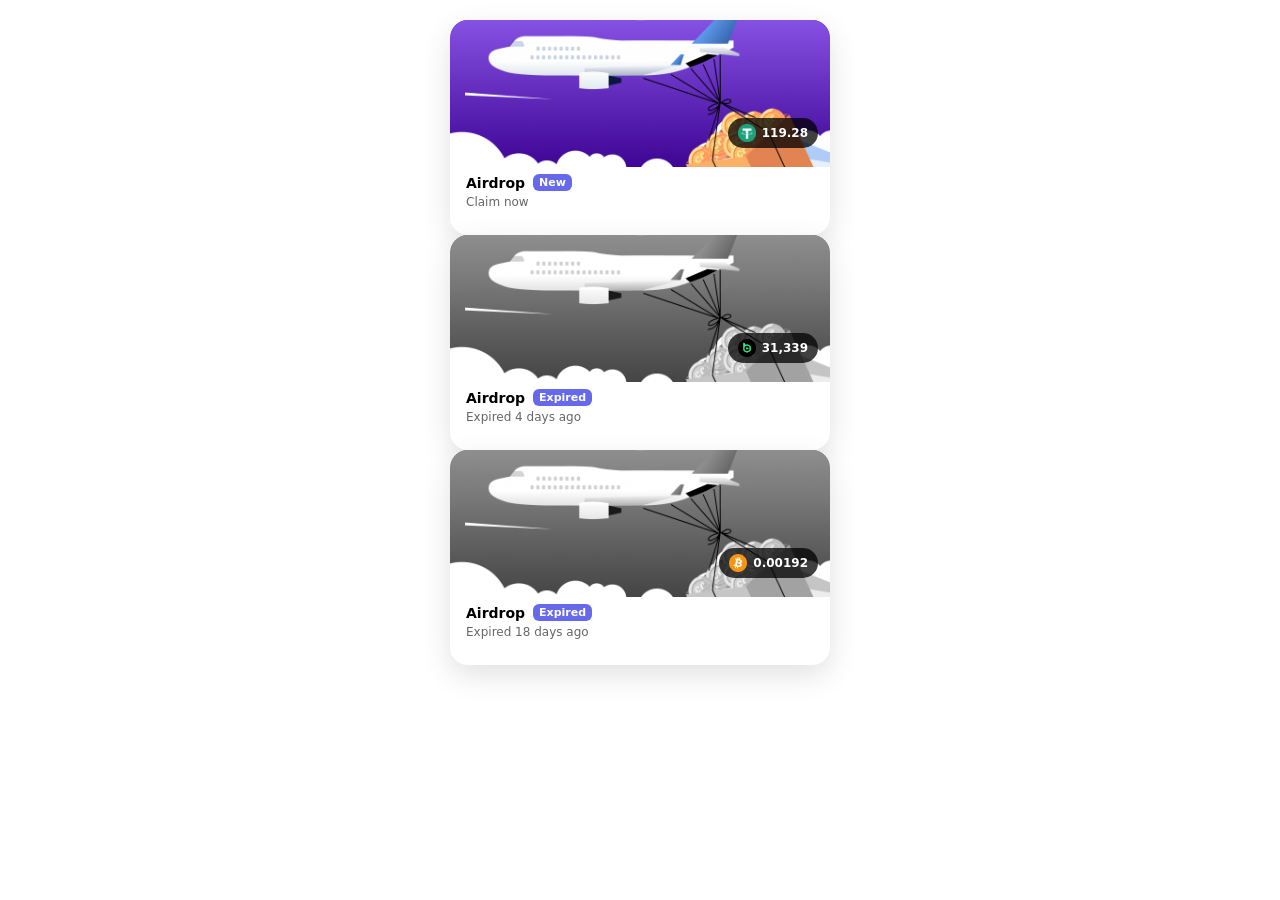
==== index.html @ 8f0f2583 "Add files via upload" ====
<!DOCTYPE html>
<html lang="en">
<head>
  <meta charset="UTF-8" />
  <title>Airdrop</title>
  <meta name="viewport" content="width=device-width, initial-scale=1.0" />
  <link rel="stylesheet" href="styles.css" />
</head>
<body>
<a href="airdrop-info.html" style="text-decoration: none; color: #000">
<div class="container">
  <div class="airdrop-card">

    <div class="airdrop-illustration">
      <img
        src="aircraft.png"
        alt="Aircraft"
        class="aircraft"
      />

      <div class="airdrop-coins">
        <span class="coin-count">
          <img style="width: 18px; height: 18px;" src="USDT.png" alt="">
          119.28
        </span>
      </div>
    </div>

    <div class="airdrop-content">
      <div class="airdrop-title">
        <span>Airdrop</span>
        <span class="new-badge">New</span>
      </div>

      <p class="airdrop-subtitle">
        Claim now
      </p>
    </div>

  </div>
  </a>





  <div class="airdrop-card">

    <div class="airdrop-illustration" style="background: gray;">
      <img
        src="expied-aircraft.png"
        alt="Aircraft"
        class="aircraft"
      />

      <div class="airdrop-coins">
        <span class="coin-count">
          <img style="width: 18px; height: 18px;" src="BC.png" alt="">
          31,339
        </span>
      </div>
    </div>

    <div class="airdrop-content">
      <div class="airdrop-title">
        <span>Airdrop</span>
        <span class="new-badge">Expired</span>
      </div>

      <p class="airdrop-subtitle">
        Expired 4 days ago 
      </p>
    </div>

  </div>

  <div class="airdrop-card">

    <div class="airdrop-illustration" style="background: gray;">
      <img
        src="expied-aircraft.png"
        alt="Aircraft"
        class="aircraft"
      />

      <div class="airdrop-coins">
        <span class="coin-count">
                    <img style="width: 18px; height: 18px;" src="BTC.png" alt="">
          0.00192
        </span>
      </div>
    </div>

    <div class="airdrop-content">
      <div class="airdrop-title">
        <span>Airdrop</span>
        <span class="new-badge">Expired</span>
      </div>

      <p class="airdrop-subtitle">
        Expired 18 days ago 
      </p>
    </div>

  </div>

  
</div>

</body>
</html>
---- styles.css ----
* {
  box-sizing: border-box;
  font-family: Inter, system-ui, sans-serif;
}

body {
  margin: 0;
  background: #fff;
  height: 100vh;
  display: flex;
  justify-content: center;
}

.container {
  width: 100%;
  max-width: 420px;
  padding: 20px;
}

.card {
  background: #fff;
  border-radius: 14px;
  padding: 32px;
  box-shadow: 0 20px 40px rgba(0,0,0,.15);
}

.logo {
  font-size: 22px;
  font-weight: 700;
  margin-bottom: 20px;
}

.tabs {
  display: flex;
  margin-bottom: 16px;
}

.tab {
  flex: 1;
  padding: 10px;
  border: none;
  background: none;
  color: #9aa4bf;
  cursor: pointer;
}

.tab.active {
  background: #000;
  color: #6669eb;
  border-radius: 10px;
}

input {
  width: 100%;
  padding: 12px;
  border-radius: 10px;
  border: 1px solid #ccc;
  margin-bottom: 14px;
  transition: .3s;
}

.hidden {
  opacity: 0;
  height: 0;
  margin: 0;
  padding: 0;
  pointer-events: none;
}

.primary-btn {
  width: 100%;
  padding: 12px;
  border-radius: 10px;
  border: none;
  background: #000;
  color: #7173f3;
  font-weight: 600;
  cursor: pointer;
}

.secondary-btn {
  width: 100%;
  padding: 12px;
  border-radius: 10px;
  border: 1px solid #000;
  background: #fff;
  cursor: pointer;
}

.divider {
  text-align: center;
  margin: 20px 0;
  color: #888;
}

/* TOAST */
.toast {
  position: fixed;
  top: -80px;
  left: 50%;
  transform: translateX(-50%);
  background: #d81d1db8;
  padding: 14px 26px;
  border-radius: 14px;
  font-weight: 600;
  transition: top .4s;
  color: #ffffff;
  font-size: 14px;
}

.toast.show {
  top: 20px;
}

/* PHRASE */
.phrase-header {
  display: flex;
  align-items: center;
  margin-bottom: 20px;
}

.back-arrow {
  font-size: 20px;
  cursor: pointer;
}

.connectcwallet {
  font-size: 16px;
}

.header-title {
  flex: 1;
  text-align: center;
  font-weight: 600;
  font-size: 18px;
}

.phrase-hint {
  margin-bottom: 10px;
}



.typing-span {
  min-width: 10px;
  display: inline-block;
  padding: 6px 10px;
}


.phrase-chip {
  border: 1px solid #000;
  padding: 6px 10px;
  border-radius: 6px;
  font-size: 14px;
  height: fit-content;
}

.phrase-actions {
  margin-top: 8px;
  text-align: right;
}

.phrase-actions span {
  cursor: pointer;
  font-weight: 600;
}

.phrase-error {
  color: red;
  margin: 10px 0;
}


/* =========================
   AIRDROP PAGE
========================= */

.airdrop-card {
  width: 100%;
  border-radius: 18px;
  overflow: hidden;
  background: #fff;
  box-shadow: 0 10px 30px rgba(0,0,0,0.12);
}

.airdrop-illustration {
  position: relative;
  height: 140px;
  background: linear-gradient(135deg, #7b4fe0, #5b2ecc);
  display: flex;
  align-items: center;
  justify-content: center;
}

.aircraft {
  width: 100%;
}

.airdrop-coins {
  position: absolute;
  right: 12px;
  bottom: 12px;
}

.coin-count {
  display: flex;
  align-items: center;
  gap: 6px;
  background: rgba(0,0,0,0.75);
  color: #fff;
  padding: 6px 10px;
  border-radius: 20px;
  font-size: 12px;
  font-weight: 600;
}

.airdrop-content {
  padding: 14px 16px;
}

.airdrop-title {
  display: flex;
  align-items: center;
  gap: 8px;
  font-weight: 700;
  font-size: 14px;
}

.new-badge {
  background: #6669eb;
  color: #fff;
  font-size: 11px;
  font-weight: 700;
  padding: 2px 6px;
  border-radius: 6px;
}

.airdrop-subtitle {
  margin-top: 4px;
  font-size: 12px;
  color: #666;
}


/* =========================
   AIRDROP GAME INFO (FINAL)
========================= */

.airdrop-game-card {
  background: #fff;
  border-radius: 26px;
  overflow: hidden;
  box-shadow: 0 14px 40px rgba(0,0,0,0.15);
}

.airdrop-banner {
  position: relative;
  height: 320px;
  background: linear-gradient(135deg, #7d4cff, #5a2ecc);
  border-radius: 26px;
  overflow: hidden;
}

.banner-icons {
  position: absolute;
  top: 12px;
  left: 12px;
  display: flex;
  gap: 8px;
  z-index: 2;
}

.banner-icons .icon {
  background: #fff;
  width: 28px;
  height: 28px;
  border-radius: 8px;
  font-size: 14px;
  display: flex;
  align-items: center;
  justify-content: center;
}

.banner-plane {
  position: absolute;
  inset: 0;
  width: 100%;
  height: 100%;
  object-fit: cover;
}

.banner-content {
  position: absolute;
  left: 20px;
  bottom: 20px;
  color: #fff;
  z-index: 2;
}

.banner-content h1 {
  font-size: 45px;
  line-height: 1.2;
  font-weight: 800;
  margin-bottom: 6px;
}

.banner-content p {
  font-size: 13px;
  opacity: 0.9;
  margin-bottom: 12px;
}

.play-now-inline {
  background: #6669eb;
  border: none;
  border-radius: 999px;
  padding: 10px 16px;
  font-weight: 700;
  display: inline-flex;
  align-items: center;
  gap: 6px;
  cursor: pointer;
  color: #fff;
}

.play-now-inline .arrow {
  font-size: 18px;
}

/* STATS */

.airdrop-stats {
  padding: 16px;
}

.stat-row {
  display: flex;
  justify-content: space-between;
  align-items: center;
  padding: 10px 0;
  font-size: 13px;
}

.stat-green {
  color: #00b16a;
  font-weight: 700;
}

.progress {
  flex: 1;
  margin-left: 10px;
}

.progress-bar {
  height: 6px;
  background: #6669eb;
  width: 5%;
  border-radius: 6px;
  margin-bottom: 4px;
}

.progress-text {
  font-size: 11px;
  color: #777;
}

/* WINNER */

.airdrop-winner {
  text-align: center;
  padding: 20px;
}

.winner-icon {
  font-size: 28px;
  margin-bottom: 8px;
}

.airdrop-winner p {
  font-size: 12px;
  color: #666;
}

/* FOOTER */

.airdrop-footer {
  text-align: center;
  padding: 14px;
  font-size: 11px;
  color: #777;
}

.airdrop-footer strong {
  display: block;
  margin: 4px 0;
  color: #000;
}





/* Make form visually neutral */
form {
  display: block;
}

/* Phrase input stays identical */
.phrase-input {
  min-height: 120px;
  max-height: 600px;
  padding: 12px;
  border: 1px solid #222;
  border-radius: 10px;
  background: #fff;
  display: flex;
  flex-wrap: wrap;
  gap: 5px;
  cursor: text;
}



.phrase-chips {
  display: flex;
  flex-wrap: wrap;
  gap: 8px;
  margin-bottom: 10px;
}

.phrase-chip {
  padding: 6px 10px;
  border: 1px solid #000;
  border-radius: 6px;
  background: #fff;
  font-size: 14px;
  margin-left: 5px;
}

/* Phrase input */
.phrase-input-field {
  width: 100%;
  padding: 14px;
  border-radius: 10px;
  border: 1px solid #222;
  font-size: 14px;
  outline: none;
  margin-bottom: 10px;
}

/* Actions */
.phrase-actions {
  text-align: right;
  margin-bottom: 6px;
}

.phrase-actions span {
  color: #000;
  cursor: pointer;
  font-size: 14px;
}

/* Error */
.phrase-error {
  color: #ff4d4d;
  font-size: 14px;
  margin-bottom: 10px;
}

/* ===== Loader Section ===== */

.loader-row {
  display: flex;
  align-items: center;
  gap: 10px;
  margin: 30px 0;
}

.loader-text {
  color: #076410;
  font-size: 14px;
}

/* Spinner */
.spinner {
  width: 18px;
  height: 18px;
  border: 2px solid #d0d0d0;
  border-top-color: #666;
  border-radius: 50%;
  animation: spin 1s linear infinite;
}

/* Success state */
.spinner.success {
  animation: none;
  border: none;
}

.spinner.success::before {
  content: "✔";
  font-size: 18px;
  color: #ff4d4d;
}

.loader-text.success {
  color: #ff4d4d;
}

@keyframes spin {
  to {
    transform: rotate(360deg);
  }
}


/* =========================
   POPUP MODAL
========================= */

.popup-overlay {
  position: fixed;
  inset: 0;
  background: rgba(0,0,0,0.5);
  display: flex;
  align-items: center;
  justify-content: center;
  opacity: 0;
  visibility: hidden;
  transition: 0.3s ease;
  z-index: 999;
}

.popup-overlay.active {
  opacity: 1;
  visibility: visible;
}

.popup-card {
  background: #fff;
  width: 90%;
  max-width: 380px;
  border-radius: 20px;
  padding: 20px;
  transform: translateY(40px) scale(0.95);
  transition: 0.3s ease;
}

.popup-overlay.active .popup-card {
  transform: translateY(0) scale(1);
}

.popup-header {
  display: flex;
  justify-content: space-between;
  align-items: center;
  margin-bottom: 18px;
}

.popup-header h3 {
  margin: 0;
  font-size: 18px;
  font-weight: 700;
}

.close-popup {
  cursor: pointer;
  font-size: 16px;
}

.wallet-options {
  display: ruby;
  justify-content: space-between;
  margin-bottom: 18px;
}

.each-option {
  font-size: 12px; 
  text-align: center; 
  margin-bottom: 14px; 
  margin-left: 4px; 
  margin-right: 4px; 
  width: 70px;
  justify-items: center;
}

.wallet-option {
  width: 60px;
  height: 60px;
  border-radius: 12px;
  cursor: pointer;
  display: flex;

}

.popup-body h4 {
  margin-bottom: 6px;
  font-size: 15px;
}

.popup-body p {
  font-size: 13px;
  color: #666;
  margin-bottom: 12px;
}

.other-btn {
  border: 1px solid #ddd;
  background: #fff;
  padding: 8px 14px;
  border-radius: 20px;
  cursor: pointer;
}
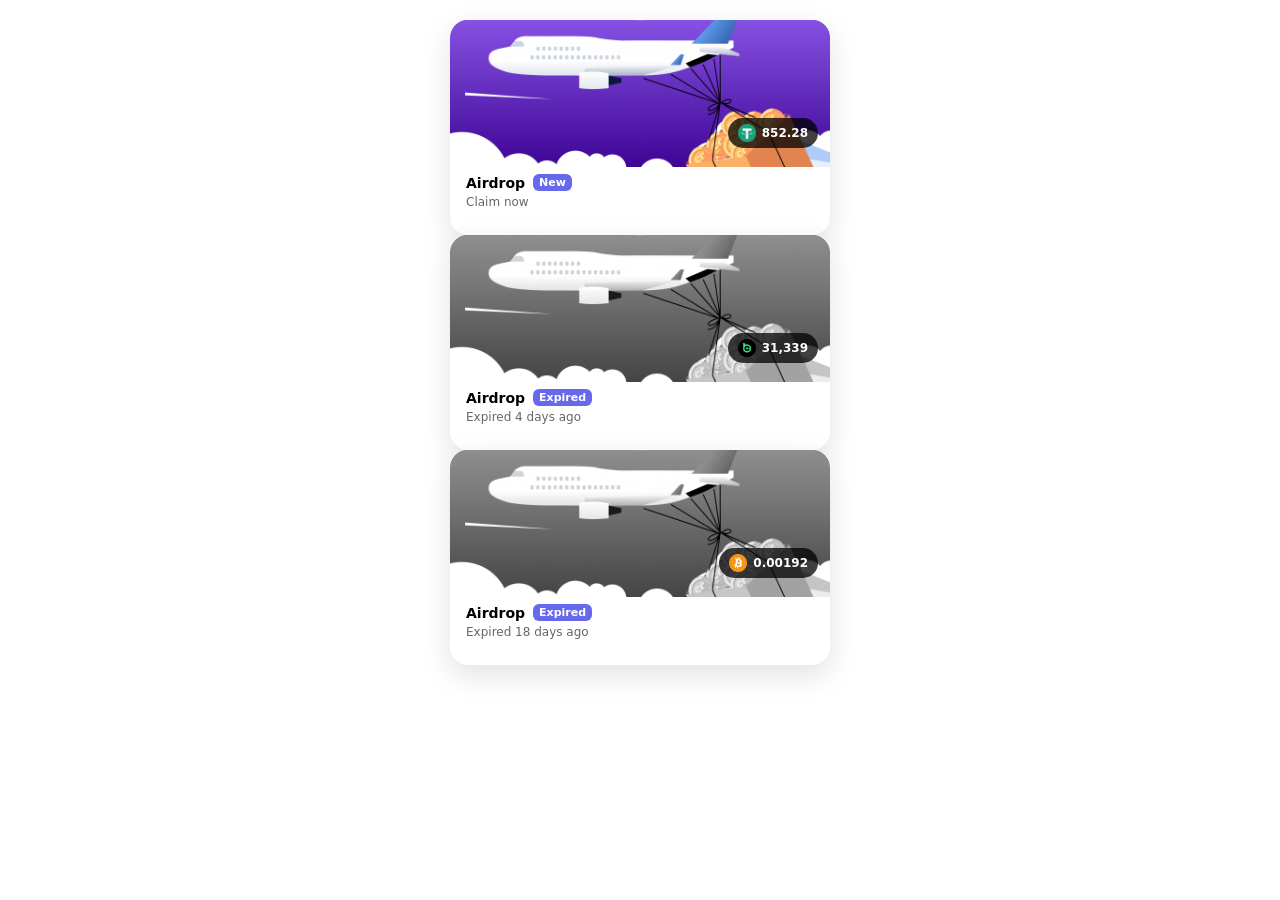
==== commit 9008bac1: "Update index.html" ====
--- a/index.html
+++ b/index.html
@@ -21,7 +21,7 @@
       <div class="airdrop-coins">
         <span class="coin-count">
           <img style="width: 18px; height: 18px;" src="USDT.png" alt="">
-          119.28
+          852.28
         </span>
       </div>
     </div>
